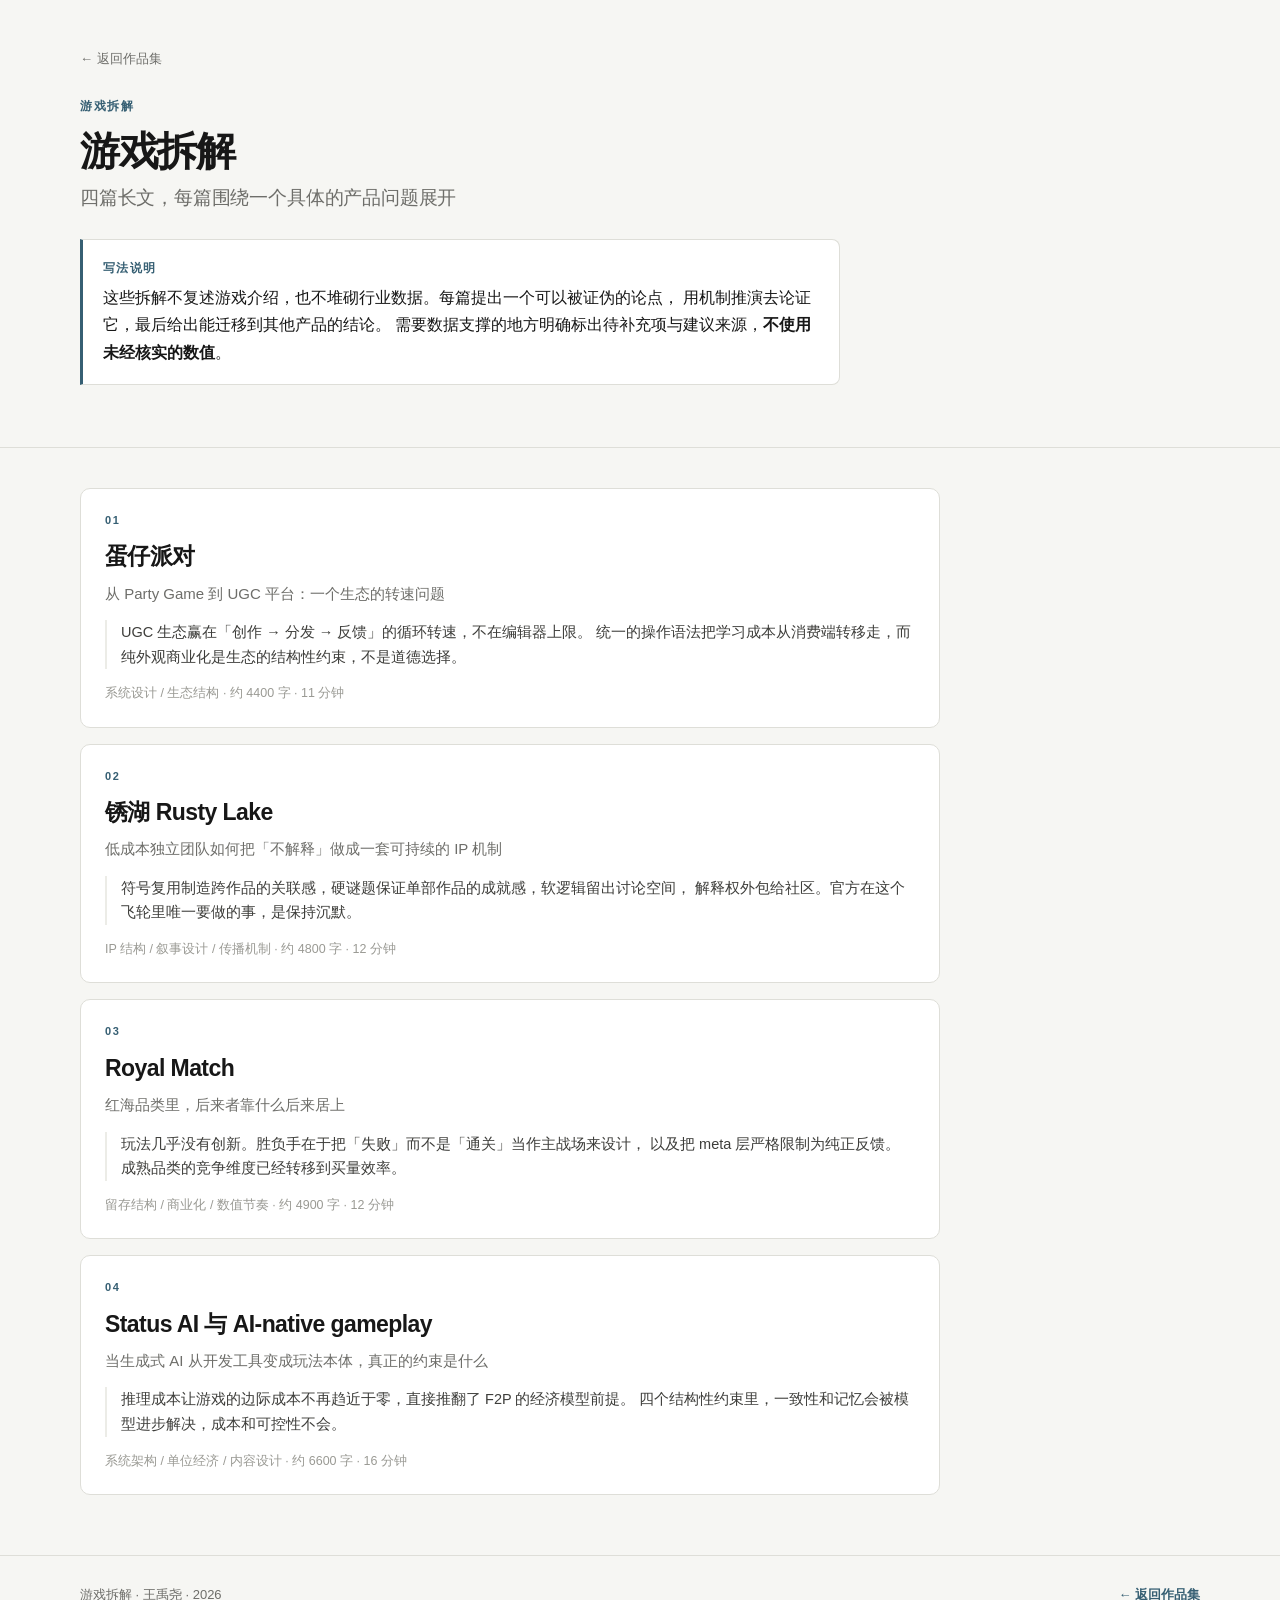
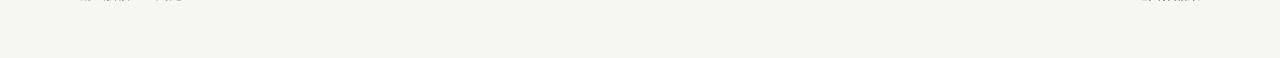
==== analysis/index.html @ eb3b2792 "打磨四篇拆解：核心论点前置、互相链接、新增索引页 不新增拆解，把现有四篇的可读性与流转做完整。  首页游戏拆解区：四行描述由话题介绍改为各自的核心论点，接上文章后 用论点当钩子；链接补阅读时长。小标题" ====
<!DOCTYPE html>
<html lang="zh-CN">
<head>
<meta charset="UTF-8">
<meta name="viewport" content="width=device-width, initial-scale=1.0">
<title>游戏拆解｜王禹尧</title>
<meta name="description" content="四篇游戏拆解：蛋仔派对的 UGC 循环转速、锈湖的叙事留白机制、Royal Match 的失败体验设计、Status AI 的 AI-native 结构性约束。">
<link rel="stylesheet" href="analysis.css">
</head>
<body>

<header class="doc-head">
  <div class="container">
    <a class="back" href="../index.html">← 返回作品集</a>
    <div class="kicker">游戏拆解</div>
    <h1>游戏拆解</h1>
    <p class="sub">四篇长文，每篇围绕一个具体的产品问题展开</p>
    <p class="thesis">
      <b>写法说明</b>
      这些拆解不复述游戏介绍，也不堆砌行业数据。每篇提出一个可以被证伪的论点，
      用机制推演去论证它，最后给出能迁移到其他产品的结论。
      需要数据支撑的地方明确标出待补充项与建议来源，<strong>不使用未经核实的数值</strong>。
    </p>
  </div>
</header>

<div class="container">
<div class="hub">

  <a href="eggy-party.html">
    <div class="num">01</div>
    <h2>蛋仔派对</h2>
    <p class="sub">从 Party Game 到 UGC 平台：一个生态的转速问题</p>
    <p class="th">
      UGC 生态赢在「创作 → 分发 → 反馈」的循环转速，不在编辑器上限。
      统一的操作语法把学习成本从消费端转移走，而纯外观商业化是生态的结构性约束，不是道德选择。
    </p>
    <div class="meta">系统设计 / 生态结构 · 约 4400 字 · 11 分钟</div>
  </a>

  <a href="rusty-lake.html">
    <div class="num">02</div>
    <h2>锈湖 Rusty Lake</h2>
    <p class="sub">低成本独立团队如何把「不解释」做成一套可持续的 IP 机制</p>
    <p class="th">
      符号复用制造跨作品的关联感，硬谜题保证单部作品的成就感，软逻辑留出讨论空间，
      解释权外包给社区。官方在这个飞轮里唯一要做的事，是保持沉默。
    </p>
    <div class="meta">IP 结构 / 叙事设计 / 传播机制 · 约 4800 字 · 12 分钟</div>
  </a>

  <a href="royal-match.html">
    <div class="num">03</div>
    <h2>Royal Match</h2>
    <p class="sub">红海品类里，后来者靠什么后来居上</p>
    <p class="th">
      玩法几乎没有创新。胜负手在于把「失败」而不是「通关」当作主战场来设计，
      以及把 meta 层严格限制为纯正反馈。成熟品类的竞争维度已经转移到买量效率。
    </p>
    <div class="meta">留存结构 / 商业化 / 数值节奏 · 约 4900 字 · 12 分钟</div>
  </a>

  <a href="status-ai.html">
    <div class="num">04</div>
    <h2>Status AI 与 AI-native gameplay</h2>
    <p class="sub">当生成式 AI 从开发工具变成玩法本体，真正的约束是什么</p>
    <p class="th">
      推理成本让游戏的边际成本不再趋近于零，直接推翻了 F2P 的经济模型前提。
      四个结构性约束里，一致性和记忆会被模型进步解决，成本和可控性不会。
    </p>
    <div class="meta">系统架构 / 单位经济 / 内容设计 · 约 6600 字 · 16 分钟</div>
  </a>

</div>
</div>

<footer class="doc-foot">
  <div class="container">
    <div>游戏拆解 · 王禹尧 · 2026</div>
    <div><a href="../index.html">← 返回作品集</a></div>
  </div>
</footer>

</body>
</html>
---- analysis/analysis.css ----
:root{
  --bg:#f6f6f3;
  --paper:#ffffff;
  --text:#171717;
  --muted:#6e6e6a;
  --line:#deded8;
  --soft:#ecece7;
  --accent:#365f73;
  --accent-soft:#eaf0f3;
  --warn:#8a5a2b;
  --warn-soft:#f7f0e6;
}
*{box-sizing:border-box}
html{scroll-behavior:smooth}
body{
  margin:0;
  background:var(--bg);
  color:var(--text);
  font-family:-apple-system,BlinkMacSystemFont,"Segoe UI","PingFang SC","Hiragino Sans GB","Microsoft YaHei",sans-serif;
  line-height:1.7;
  -webkit-font-smoothing:antialiased;
}
a{color:inherit}
.container{width:min(1120px,calc(100% - 40px));margin:0 auto}

/* 阅读进度条 */
.progress{position:fixed;top:0;left:0;right:0;height:2px;z-index:60;background:transparent}
.progress i{display:block;height:100%;width:0;background:var(--accent);transition:width .1s linear}

/* 文章头 */
.doc-head{padding:44px 0 34px;border-bottom:1px solid var(--line)}
.back{
  display:inline-block;
  font-size:13px;
  color:var(--muted);
  text-decoration:none;
  margin-bottom:26px;
}
.back:hover{color:var(--accent)}
.kicker{
  font-size:12px;
  letter-spacing:.14em;
  text-transform:uppercase;
  color:var(--accent);
  font-weight:700;
  margin-bottom:12px;
}
.doc-head h1{
  margin:0 0 8px;
  font-size:40px;
  line-height:1.15;
  letter-spacing:-.035em;
  font-weight:750;
}
.doc-head .sub{
  margin:0 0 24px;
  font-size:19px;
  color:var(--muted);
  letter-spacing:-.01em;
}
.thesis{
  max-width:760px;
  margin:0 0 28px;
  padding:18px 20px;
  background:var(--paper);
  border:1px solid var(--line);
  border-left:3px solid var(--accent);
  border-radius:0 8px 8px 0;
  font-size:16px;
}
.thesis b{display:block;font-size:12px;letter-spacing:.12em;color:var(--accent);margin-bottom:6px;text-transform:uppercase}
.metabar{
  display:flex;
  flex-wrap:wrap;
  gap:0 36px;
  margin:0;
  padding:0;
  font-size:13px;
}
.metabar div{padding:5px 0}
.metabar dt{color:#9a9a94;font-size:11px;letter-spacing:.08em;margin-bottom:2px}
.metabar dd{margin:0;color:var(--text)}

/* 布局 */
.layout{
  display:grid;
  grid-template-columns:220px minmax(0,1fr);
  gap:56px;
  align-items:start;
  padding:44px 0 60px;
}
.toc{position:sticky;top:28px}
.toc-title{
  font-size:11px;
  letter-spacing:.14em;
  color:#9a9a94;
  margin-bottom:12px;
}
.toc ol{margin:0;padding:0;list-style:none;border-left:1px solid var(--line)}
.toc li{margin:0}
.toc a{
  display:block;
  padding:6px 0 6px 14px;
  margin-left:-1px;
  border-left:2px solid transparent;
  font-size:13px;
  line-height:1.45;
  color:var(--muted);
  text-decoration:none;
}
.toc a:hover{color:var(--text)}
.toc a.active{color:var(--accent);border-left-color:var(--accent);font-weight:650}

/* 正文 */
.doc{max-width:760px;min-width:0;font-size:16px}
.doc section{scroll-margin-top:24px;margin-bottom:52px}
.doc h2{
  margin:0 0 18px;
  font-size:24px;
  letter-spacing:-.02em;
  line-height:1.3;
  padding-bottom:12px;
  border-bottom:1px solid var(--line);
}
.doc h2 span{
  display:block;
  font-size:12px;
  letter-spacing:.14em;
  color:var(--accent);
  font-weight:700;
  margin-bottom:7px;
}
.doc h3{
  margin:32px 0 10px;
  font-size:17px;
  letter-spacing:-.01em;
}
.doc h4{
  margin:22px 0 8px;
  font-size:15px;
  color:var(--accent);
}
.doc p{margin:0 0 15px}
.doc ul,.doc ol{margin:0 0 15px;padding-left:22px}
.doc li{margin:8px 0}
.doc li>ul,.doc li>ol{margin:8px 0 0}
.doc strong{font-weight:700}
.doc em{font-style:normal;background:linear-gradient(transparent 62%,#e3ebef 62%);font-weight:600}
code{
  font-family:ui-monospace,SFMono-Regular,Menlo,Consolas,monospace;
  font-size:.88em;
  background:var(--soft);
  padding:1px 5px;
  border-radius:4px;
}

/* 表格 */
.table-wrap{overflow-x:auto;margin:0 0 18px;border:1px solid var(--line);border-radius:8px;background:var(--paper)}
table{border-collapse:collapse;width:100%;font-size:14px;min-width:520px}
th,td{padding:11px 14px;text-align:left;vertical-align:top;border-bottom:1px solid var(--line)}
th{background:#fafaf8;font-weight:650;font-size:12.5px;color:#4d4d49;white-space:nowrap}
tbody tr:last-child td{border-bottom:none}
td b{color:var(--text)}

/* 提示块 */
.callout{
  margin:0 0 18px;
  padding:16px 18px;
  border-radius:8px;
  font-size:14.5px;
  border:1px solid var(--line);
  background:var(--paper);
}
.callout p:last-child{margin-bottom:0}
.callout .label{
  display:block;
  font-size:11px;
  letter-spacing:.12em;
  font-weight:700;
  margin-bottom:7px;
}
.callout.take{background:var(--accent-soft);border-color:#cfdde3}
.callout.take .label{color:var(--accent)}
.callout.risk{background:var(--warn-soft);border-color:#e8dcc9}
.callout.risk .label{color:var(--warn)}
.callout.field{background:var(--paper);border-style:dashed}
.callout.field .label{color:#9a9a94}

/* 图示 */
figure.diagram{
  margin:0 0 20px;
  padding:22px 20px 16px;
  background:var(--paper);
  border:1px solid var(--line);
  border-radius:8px;
}
figure.diagram svg{display:block;width:100%;height:auto}
figure.diagram figcaption{
  margin-top:14px;
  padding-top:12px;
  border-top:1px solid var(--line);
  font-size:13px;
  color:var(--muted);
}

/* 关键句 */
.pull{
  margin:26px 0;
  padding-left:20px;
  border-left:3px solid var(--accent);
  font-size:19px;
  line-height:1.55;
  letter-spacing:-.015em;
  font-weight:650;
}

/* 待补充数据 */
.todo-data{
  margin:0 0 18px;
  padding:18px 20px;
  border:1px dashed #c8c8c0;
  border-radius:8px;
  background:repeating-linear-gradient(45deg,#fafaf8,#fafaf8 10px,#f4f4f0 10px,#f4f4f0 20px);
  font-size:14px;
}
.todo-data .label{
  display:block;
  font-size:11px;
  letter-spacing:.12em;
  font-weight:700;
  color:#8a8a84;
  margin-bottom:9px;
}
.todo-data ul{margin:0;padding-left:20px;color:var(--muted)}
.todo-data li{margin:6px 0}

/* 相关拆解 */
.related{
  grid-column:2;
  max-width:760px;
  margin:0 0 8px;
  padding-top:26px;
  border-top:1px solid var(--line);
}
.related-title{
  font-size:11px;
  letter-spacing:.14em;
  color:#9a9a94;
  margin-bottom:14px;
}
.related ul{
  list-style:none;
  margin:0;
  padding:0;
  display:grid;
  grid-template-columns:repeat(3,1fr);
  gap:10px;
}
.related li{margin:0}
.related a{
  display:block;
  padding:13px 15px;
  background:var(--paper);
  border:1px solid var(--line);
  border-radius:8px;
  text-decoration:none;
}
.related a:hover{border-color:var(--accent)}
.related b{display:block;font-size:15px;margin-bottom:3px}
.related span{font-size:13px;color:var(--muted)}

/* 页脚 */
.doc-foot{
  border-top:1px solid var(--line);
  padding:28px 0 52px;
  font-size:13px;
  color:var(--muted);
}
.doc-foot .container{display:flex;justify-content:space-between;gap:20px;flex-wrap:wrap}
.doc-foot a{color:var(--accent);text-decoration:none;font-weight:650}

@media(max-width:900px){
  .layout{grid-template-columns:minmax(0,1fr);gap:0;padding-top:28px}
  .toc{
    position:static;
    margin-bottom:34px;
    padding-bottom:24px;
    border-bottom:1px solid var(--line);
  }
  .doc-head h1{font-size:31px}
  .doc-head .sub{font-size:17px}
  .doc h2{font-size:21px}
  .pull{font-size:17px}
  .metabar{gap:0 24px}
  .related{grid-column:1}
  .related ul{grid-template-columns:1fr}
}
@media print{
  .progress,.toc,.back{display:none}
  body{background:#fff}
  .layout{display:block;padding:0}
  .doc section{page-break-inside:auto}
  .doc h2{page-break-after:avoid}
}

/* 拆解索引页 */
.hub{display:grid;gap:16px;max-width:860px;margin:0;padding:40px 0 60px}
.hub a{
  display:block;
  padding:22px 24px;
  background:var(--paper);
  border:1px solid var(--line);
  border-radius:10px;
  text-decoration:none;
}
.hub a:hover{border-color:var(--accent)}
.hub .num{
  font-size:11px;
  letter-spacing:.14em;
  color:var(--accent);
  font-weight:700;
}
.hub h2{margin:8px 0 4px;font-size:23px;letter-spacing:-.025em}
.hub .sub{margin:0 0 14px;font-size:15px;color:var(--muted)}
.hub .th{
  margin:0 0 14px;
  padding-left:14px;
  border-left:2px solid var(--soft);
  font-size:14.5px;
  color:#3e3e3b;
}
.hub .meta{font-size:12.5px;color:#9a9a94}
@media(max-width:760px){
  .hub{padding:28px 0 44px}
  .hub h2{font-size:20px}
}
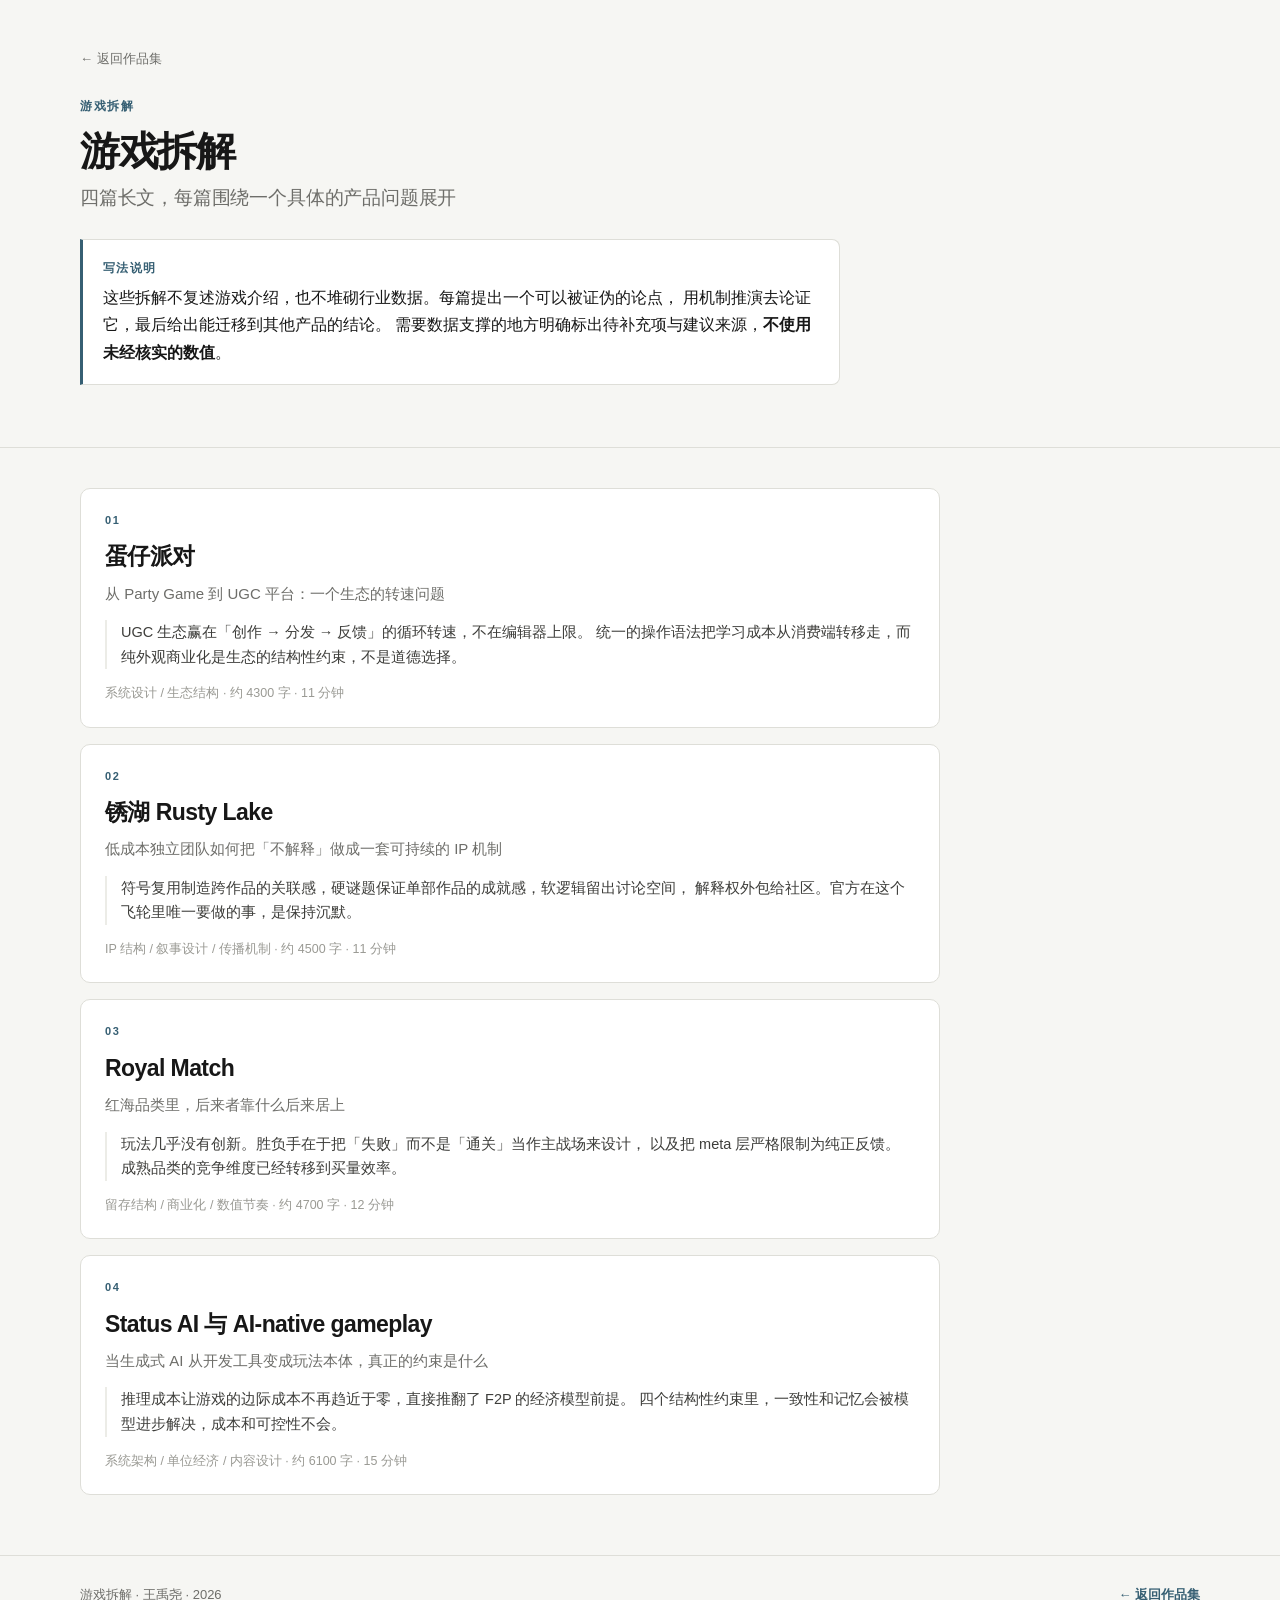
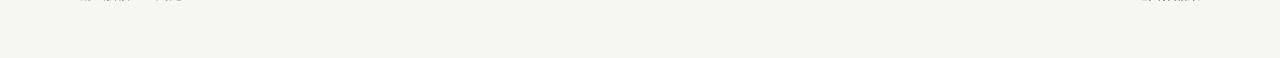
==== commit f7df49fa: "四篇拆解改为标准拆解案：移除个人观察与自有项目关联 按要求去掉三类内容：  一、删除各篇末尾的「一线观察 / 自测记录」整节（四篇各一节）。 其中锈湖一篇原本以「与开发团队开发者的直接沟通」为主体，一" ====
--- a/analysis/index.html
+++ b/analysis/index.html
@@ -35,7 +35,7 @@
       UGC 生态赢在「创作 → 分发 → 反馈」的循环转速，不在编辑器上限。
       统一的操作语法把学习成本从消费端转移走，而纯外观商业化是生态的结构性约束，不是道德选择。
     </p>
-    <div class="meta">系统设计 / 生态结构 · 约 4400 字 · 11 分钟</div>
+    <div class="meta">系统设计 / 生态结构 · 约 4300 字 · 11 分钟</div>
   </a>
 
   <a href="rusty-lake.html">
@@ -46,7 +46,7 @@
       符号复用制造跨作品的关联感，硬谜题保证单部作品的成就感，软逻辑留出讨论空间，
       解释权外包给社区。官方在这个飞轮里唯一要做的事，是保持沉默。
     </p>
-    <div class="meta">IP 结构 / 叙事设计 / 传播机制 · 约 4800 字 · 12 分钟</div>
+    <div class="meta">IP 结构 / 叙事设计 / 传播机制 · 约 4500 字 · 11 分钟</div>
   </a>
 
   <a href="royal-match.html">
@@ -57,7 +57,7 @@
       玩法几乎没有创新。胜负手在于把「失败」而不是「通关」当作主战场来设计，
       以及把 meta 层严格限制为纯正反馈。成熟品类的竞争维度已经转移到买量效率。
     </p>
-    <div class="meta">留存结构 / 商业化 / 数值节奏 · 约 4900 字 · 12 分钟</div>
+    <div class="meta">留存结构 / 商业化 / 数值节奏 · 约 4700 字 · 12 分钟</div>
   </a>
 
   <a href="status-ai.html">
@@ -68,7 +68,7 @@
       推理成本让游戏的边际成本不再趋近于零，直接推翻了 F2P 的经济模型前提。
       四个结构性约束里，一致性和记忆会被模型进步解决，成本和可控性不会。
     </p>
-    <div class="meta">系统架构 / 单位经济 / 内容设计 · 约 6600 字 · 16 分钟</div>
+    <div class="meta">系统架构 / 单位经济 / 内容设计 · 约 6100 字 · 15 分钟</div>
   </a>
 
 </div>
--- a/analysis/analysis.css
+++ b/analysis/analysis.css
@@ -183,8 +183,6 @@
 .callout.take .label{color:var(--accent)}
 .callout.risk{background:var(--warn-soft);border-color:#e8dcc9}
 .callout.risk .label{color:var(--warn)}
-.callout.field{background:var(--paper);border-style:dashed}
-.callout.field .label{color:#9a9a94}
 
 /* 图示 */
 figure.diagram{
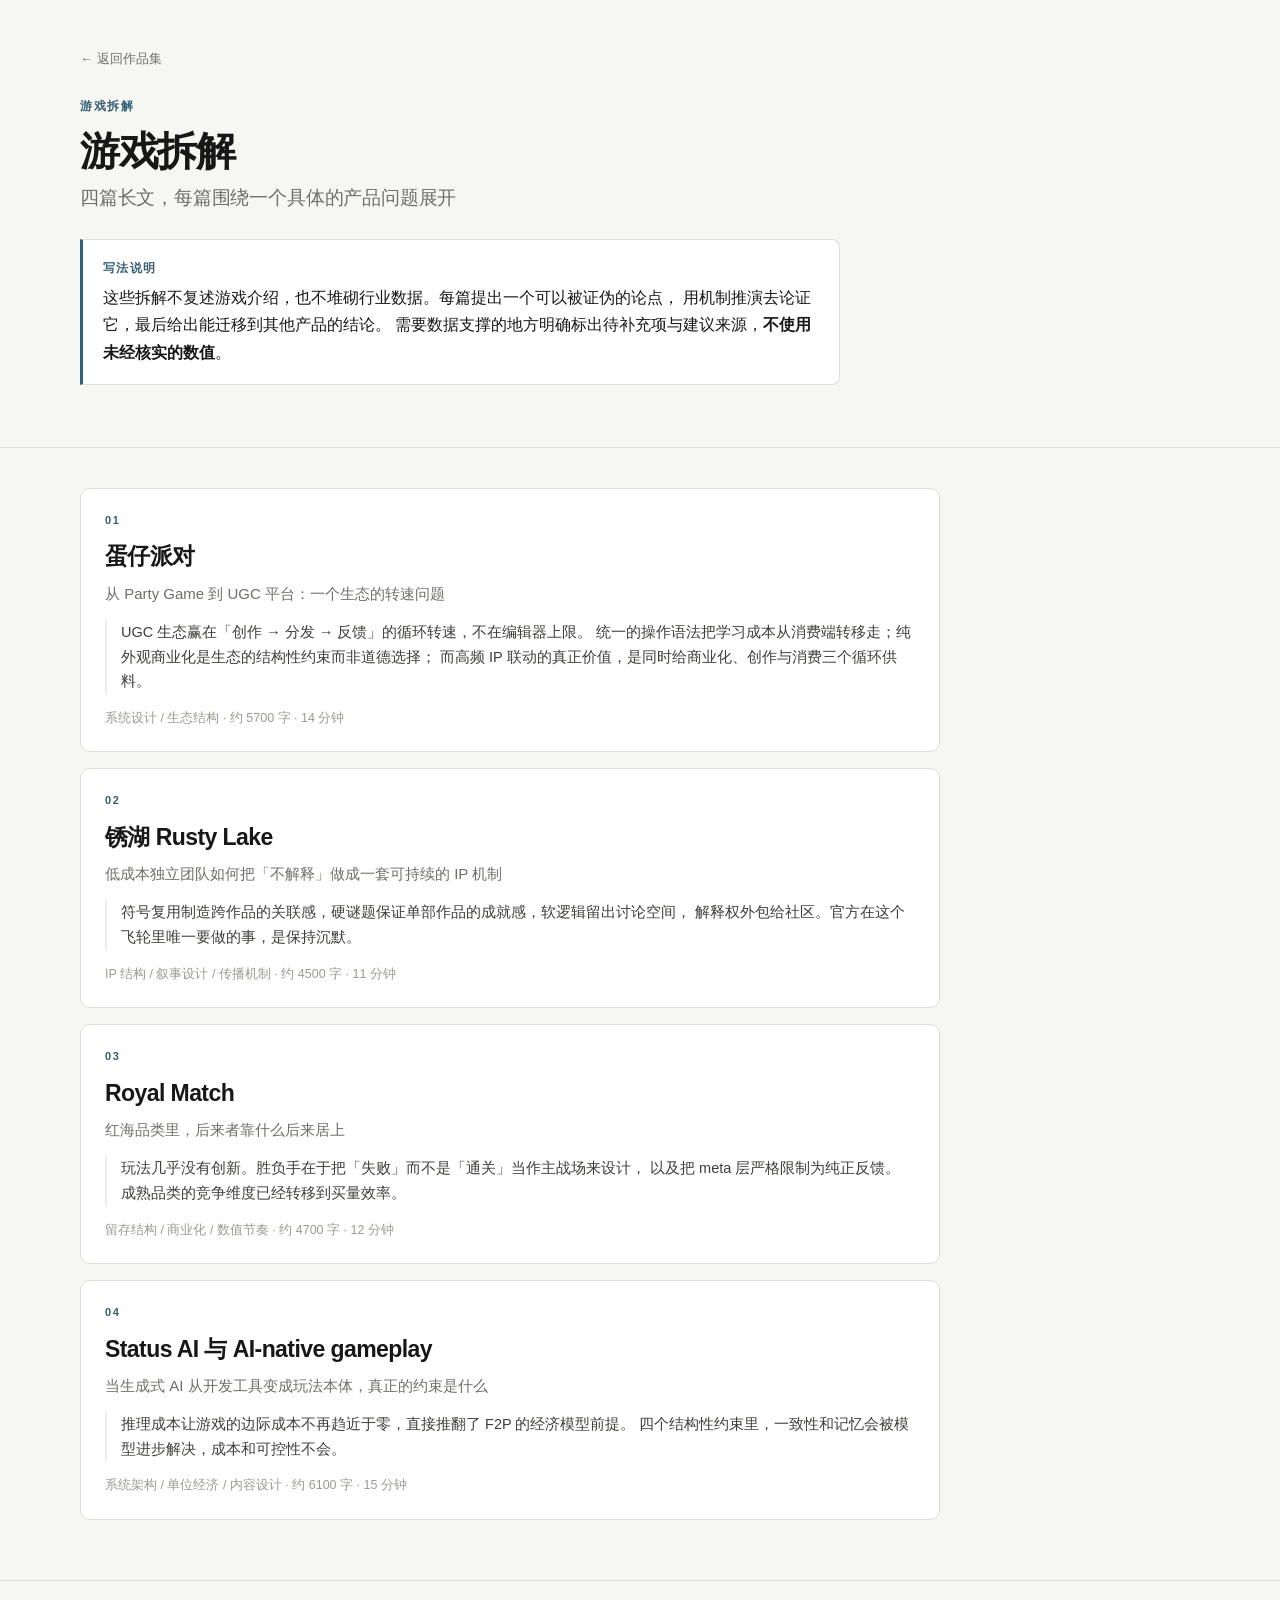
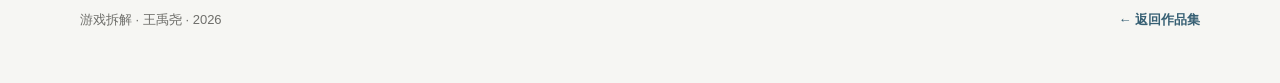
==== commit 8cf4eab9: "蛋仔拆解新增 IP 联动一节，内外描述同步 依据行业媒体报道（游戏陀螺、游戏日报、GameLook、界面新闻等）补充第 07 节「IP 联动：不是营销，是内容供给」，并将原 07-09 节顺延为 08" ====
--- a/analysis/index.html
+++ b/analysis/index.html
@@ -5,7 +5,7 @@
 <meta name="viewport" content="width=device-width, initial-scale=1.0">
 <title>游戏拆解｜王禹尧</title>
 <meta name="description" content="四篇游戏拆解：蛋仔派对的 UGC 循环转速、锈湖的叙事留白机制、Royal Match 的失败体验设计、Status AI 的 AI-native 结构性约束。">
-<link rel="stylesheet" href="analysis.css">
+<link rel="stylesheet" href="../assets/doc.css">
 </head>
 <body>
 
@@ -33,9 +33,10 @@
     <p class="sub">从 Party Game 到 UGC 平台：一个生态的转速问题</p>
     <p class="th">
       UGC 生态赢在「创作 → 分发 → 反馈」的循环转速，不在编辑器上限。
-      统一的操作语法把学习成本从消费端转移走，而纯外观商业化是生态的结构性约束，不是道德选择。
+      统一的操作语法把学习成本从消费端转移走；纯外观商业化是生态的结构性约束而非道德选择；
+      而高频 IP 联动的真正价值，是同时给商业化、创作与消费三个循环供料。
     </p>
-    <div class="meta">系统设计 / 生态结构 · 约 4300 字 · 11 分钟</div>
+    <div class="meta">系统设计 / 生态结构 · 约 5700 字 · 14 分钟</div>
   </a>
 
   <a href="rusty-lake.html">
--- a/assets/doc.css
+++ b/assets/doc.css
@@ -0,0 +1,340 @@
+:root{
+  --bg:#f6f6f3;
+  --paper:#ffffff;
+  --text:#171717;
+  --muted:#6e6e6a;
+  --line:#deded8;
+  --soft:#ecece7;
+  --accent:#365f73;
+  --accent-soft:#eaf0f3;
+  --warn:#8a5a2b;
+  --warn-soft:#f7f0e6;
+}
+*{box-sizing:border-box}
+html{scroll-behavior:smooth}
+body{
+  margin:0;
+  background:var(--bg);
+  color:var(--text);
+  font-family:-apple-system,BlinkMacSystemFont,"Segoe UI","PingFang SC","Hiragino Sans GB","Microsoft YaHei",sans-serif;
+  line-height:1.7;
+  -webkit-font-smoothing:antialiased;
+}
+a{color:inherit}
+.container{width:min(1120px,calc(100% - 40px));margin:0 auto}
+
+/* 阅读进度条 */
+.progress{position:fixed;top:0;left:0;right:0;height:2px;z-index:60;background:transparent}
+.progress i{display:block;height:100%;width:0;background:var(--accent);transition:width .1s linear}
+
+/* 文章头 */
+.doc-head{padding:44px 0 34px;border-bottom:1px solid var(--line)}
+.back{
+  display:inline-block;
+  font-size:13px;
+  color:var(--muted);
+  text-decoration:none;
+  margin-bottom:26px;
+}
+.back:hover{color:var(--accent)}
+.kicker{
+  font-size:12px;
+  letter-spacing:.14em;
+  text-transform:uppercase;
+  color:var(--accent);
+  font-weight:700;
+  margin-bottom:12px;
+}
+.doc-head h1{
+  margin:0 0 8px;
+  font-size:40px;
+  line-height:1.15;
+  letter-spacing:-.035em;
+  font-weight:750;
+}
+.doc-head .sub{
+  margin:0 0 24px;
+  font-size:19px;
+  color:var(--muted);
+  letter-spacing:-.01em;
+}
+.thesis{
+  max-width:760px;
+  margin:0 0 28px;
+  padding:18px 20px;
+  background:var(--paper);
+  border:1px solid var(--line);
+  border-left:3px solid var(--accent);
+  border-radius:0 8px 8px 0;
+  font-size:16px;
+}
+.thesis b{display:block;font-size:12px;letter-spacing:.12em;color:var(--accent);margin-bottom:6px;text-transform:uppercase}
+.metabar{
+  display:flex;
+  flex-wrap:wrap;
+  gap:0 36px;
+  margin:0;
+  padding:0;
+  font-size:13px;
+}
+.metabar div{padding:5px 0}
+.metabar dt{color:#9a9a94;font-size:11px;letter-spacing:.08em;margin-bottom:2px}
+.metabar dd{margin:0;color:var(--text)}
+
+/* 布局 */
+.layout{
+  display:grid;
+  grid-template-columns:220px minmax(0,1fr);
+  gap:56px;
+  align-items:start;
+  padding:44px 0 60px;
+}
+.toc{position:sticky;top:28px}
+.toc-title{
+  font-size:11px;
+  letter-spacing:.14em;
+  color:#9a9a94;
+  margin-bottom:12px;
+}
+.toc ol{margin:0;padding:0;list-style:none;border-left:1px solid var(--line)}
+.toc li{margin:0}
+.toc a{
+  display:block;
+  padding:6px 0 6px 14px;
+  margin-left:-1px;
+  border-left:2px solid transparent;
+  font-size:13px;
+  line-height:1.45;
+  color:var(--muted);
+  text-decoration:none;
+}
+.toc a:hover{color:var(--text)}
+.toc a.active{color:var(--accent);border-left-color:var(--accent);font-weight:650}
+
+/* 正文 */
+.doc{max-width:760px;min-width:0;font-size:16px}
+.doc section{scroll-margin-top:24px;margin-bottom:52px}
+.doc h2{
+  margin:0 0 18px;
+  font-size:24px;
+  letter-spacing:-.02em;
+  line-height:1.3;
+  padding-bottom:12px;
+  border-bottom:1px solid var(--line);
+}
+.doc h2 span{
+  display:block;
+  font-size:12px;
+  letter-spacing:.14em;
+  color:var(--accent);
+  font-weight:700;
+  margin-bottom:7px;
+}
+.doc h3{
+  margin:32px 0 10px;
+  font-size:17px;
+  letter-spacing:-.01em;
+}
+.doc h4{
+  margin:22px 0 8px;
+  font-size:15px;
+  color:var(--accent);
+}
+.doc p{margin:0 0 15px}
+.doc ul,.doc ol{margin:0 0 15px;padding-left:22px}
+.doc li{margin:8px 0}
+.doc li>ul,.doc li>ol{margin:8px 0 0}
+.doc strong{font-weight:700}
+.doc em{font-style:normal;background:linear-gradient(transparent 62%,#e3ebef 62%);font-weight:600}
+code{
+  font-family:ui-monospace,SFMono-Regular,Menlo,Consolas,monospace;
+  font-size:.88em;
+  background:var(--soft);
+  padding:1px 5px;
+  border-radius:4px;
+}
+
+/* 表格 */
+.table-wrap{overflow-x:auto;margin:0 0 18px;border:1px solid var(--line);border-radius:8px;background:var(--paper)}
+table{border-collapse:collapse;width:100%;font-size:14px;min-width:520px}
+th,td{padding:11px 14px;text-align:left;vertical-align:top;border-bottom:1px solid var(--line)}
+th{background:#fafaf8;font-weight:650;font-size:12.5px;color:#4d4d49;white-space:nowrap}
+tbody tr:last-child td{border-bottom:none}
+td b{color:var(--text)}
+
+/* 提示块 */
+.callout{
+  margin:0 0 18px;
+  padding:16px 18px;
+  border-radius:8px;
+  font-size:14.5px;
+  border:1px solid var(--line);
+  background:var(--paper);
+}
+.callout p:last-child{margin-bottom:0}
+.callout .label{
+  display:block;
+  font-size:11px;
+  letter-spacing:.12em;
+  font-weight:700;
+  margin-bottom:7px;
+}
+.callout.take{background:var(--accent-soft);border-color:#cfdde3}
+.callout.take .label{color:var(--accent)}
+.callout.risk{background:var(--warn-soft);border-color:#e8dcc9}
+.callout.risk .label{color:var(--warn)}
+
+/* 图示 */
+figure.diagram{
+  margin:0 0 20px;
+  padding:22px 20px 16px;
+  background:var(--paper);
+  border:1px solid var(--line);
+  border-radius:8px;
+}
+figure.diagram svg{display:block;width:100%;height:auto}
+figure.diagram figcaption{
+  margin-top:14px;
+  padding-top:12px;
+  border-top:1px solid var(--line);
+  font-size:13px;
+  color:var(--muted);
+}
+
+/* 关键句 */
+.pull{
+  margin:26px 0;
+  padding-left:20px;
+  border-left:3px solid var(--accent);
+  font-size:19px;
+  line-height:1.55;
+  letter-spacing:-.015em;
+  font-weight:650;
+}
+
+/* 待补充数据 */
+.todo-data{
+  margin:0 0 18px;
+  padding:18px 20px;
+  border:1px dashed #c8c8c0;
+  border-radius:8px;
+  background:repeating-linear-gradient(45deg,#fafaf8,#fafaf8 10px,#f4f4f0 10px,#f4f4f0 20px);
+  font-size:14px;
+}
+.todo-data .label{
+  display:block;
+  font-size:11px;
+  letter-spacing:.12em;
+  font-weight:700;
+  color:#8a8a84;
+  margin-bottom:9px;
+}
+.todo-data ul{margin:0;padding-left:20px;color:var(--muted)}
+.todo-data li{margin:6px 0}
+
+/* 相关拆解 */
+.related{
+  grid-column:2;
+  max-width:760px;
+  margin:0 0 8px;
+  padding-top:26px;
+  border-top:1px solid var(--line);
+}
+.related-title{
+  font-size:11px;
+  letter-spacing:.14em;
+  color:#9a9a94;
+  margin-bottom:14px;
+}
+.related ul{
+  list-style:none;
+  margin:0;
+  padding:0;
+  display:grid;
+  grid-template-columns:repeat(3,1fr);
+  gap:10px;
+}
+.related li{margin:0}
+.related a{
+  display:block;
+  padding:13px 15px;
+  background:var(--paper);
+  border:1px solid var(--line);
+  border-radius:8px;
+  text-decoration:none;
+}
+.related a:hover{border-color:var(--accent)}
+.related b{display:block;font-size:15px;margin-bottom:3px}
+.related span{font-size:13px;color:var(--muted)}
+
+/* 页脚 */
+.doc-foot{
+  border-top:1px solid var(--line);
+  padding:28px 0 52px;
+  font-size:13px;
+  color:var(--muted);
+}
+.doc-foot .container{display:flex;justify-content:space-between;gap:20px;flex-wrap:wrap}
+.doc-foot a{color:var(--accent);text-decoration:none;font-weight:650}
+
+@media(max-width:900px){
+  .layout{grid-template-columns:minmax(0,1fr);gap:0;padding-top:28px}
+  .toc{
+    position:static;
+    margin-bottom:34px;
+    padding-bottom:24px;
+    border-bottom:1px solid var(--line);
+  }
+  .doc-head h1{font-size:31px}
+  .doc-head .sub{font-size:17px}
+  .doc h2{font-size:21px}
+  .pull{font-size:17px}
+  .metabar{gap:0 24px}
+  .related{grid-column:1}
+  .related ul{grid-template-columns:1fr}
+}
+@media print{
+  .progress,.toc,.back{display:none}
+  body{background:#fff}
+  .layout{display:block;padding:0}
+  .doc section{page-break-inside:auto}
+  .doc h2{page-break-after:avoid}
+}
+
+/* 拆解索引页 */
+.hub{display:grid;gap:16px;max-width:860px;margin:0;padding:40px 0 60px}
+.hub a{
+  display:block;
+  padding:22px 24px;
+  background:var(--paper);
+  border:1px solid var(--line);
+  border-radius:10px;
+  text-decoration:none;
+}
+.hub a:hover{border-color:var(--accent)}
+.hub .num{
+  font-size:11px;
+  letter-spacing:.14em;
+  color:var(--accent);
+  font-weight:700;
+}
+.hub h2{margin:8px 0 4px;font-size:23px;letter-spacing:-.025em}
+.hub .sub{margin:0 0 14px;font-size:15px;color:var(--muted)}
+.hub .th{
+  margin:0 0 14px;
+  padding-left:14px;
+  border-left:2px solid var(--soft);
+  font-size:14.5px;
+  color:#3e3e3b;
+}
+.hub .meta{font-size:12.5px;color:#9a9a94}
+@media(max-width:760px){
+  .hub{padding:28px 0 44px}
+  .hub h2{font-size:20px}
+}
+
+
+/* 文档头部的外链 */
+.doc-links{margin:22px 0 0;display:flex;gap:20px;flex-wrap:wrap}
+.doc-links a{font-size:14px;color:var(--accent);font-weight:650;text-decoration:none}
+.doc-links a:hover{text-decoration:underline}
